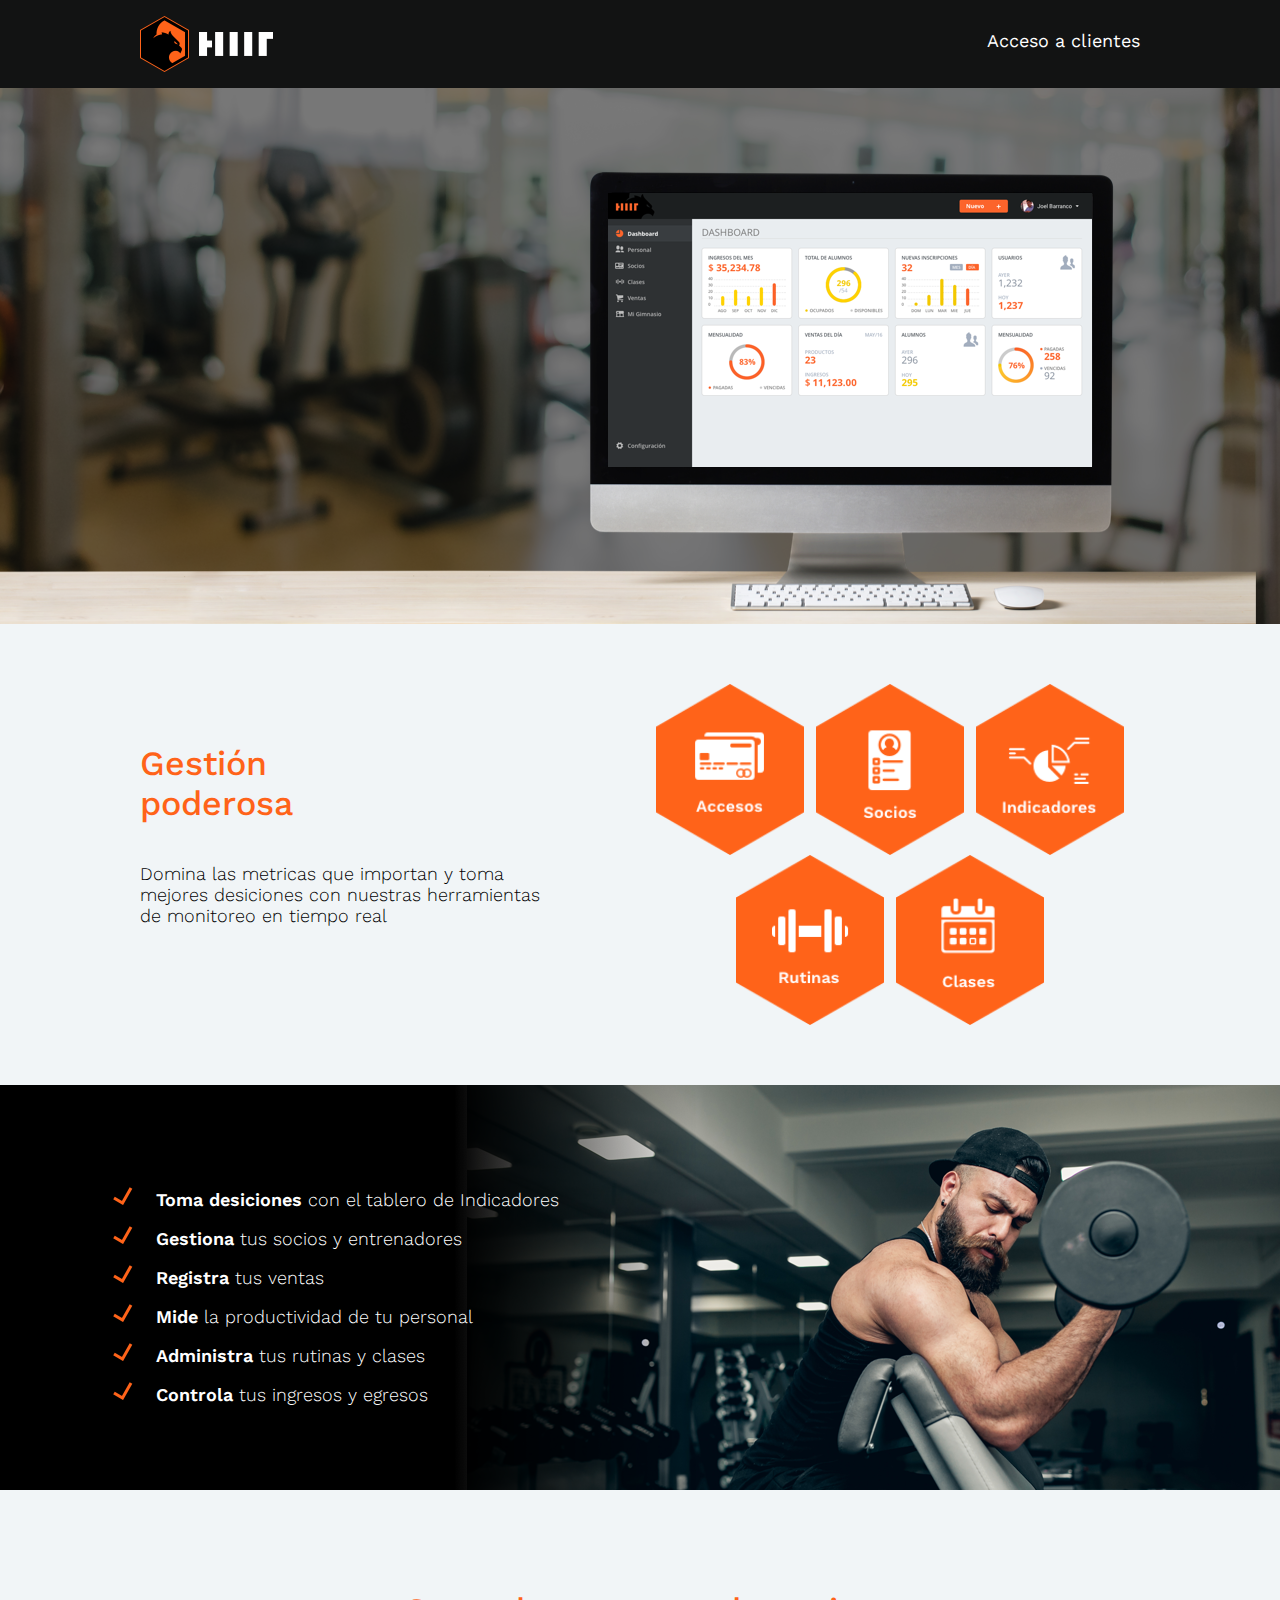
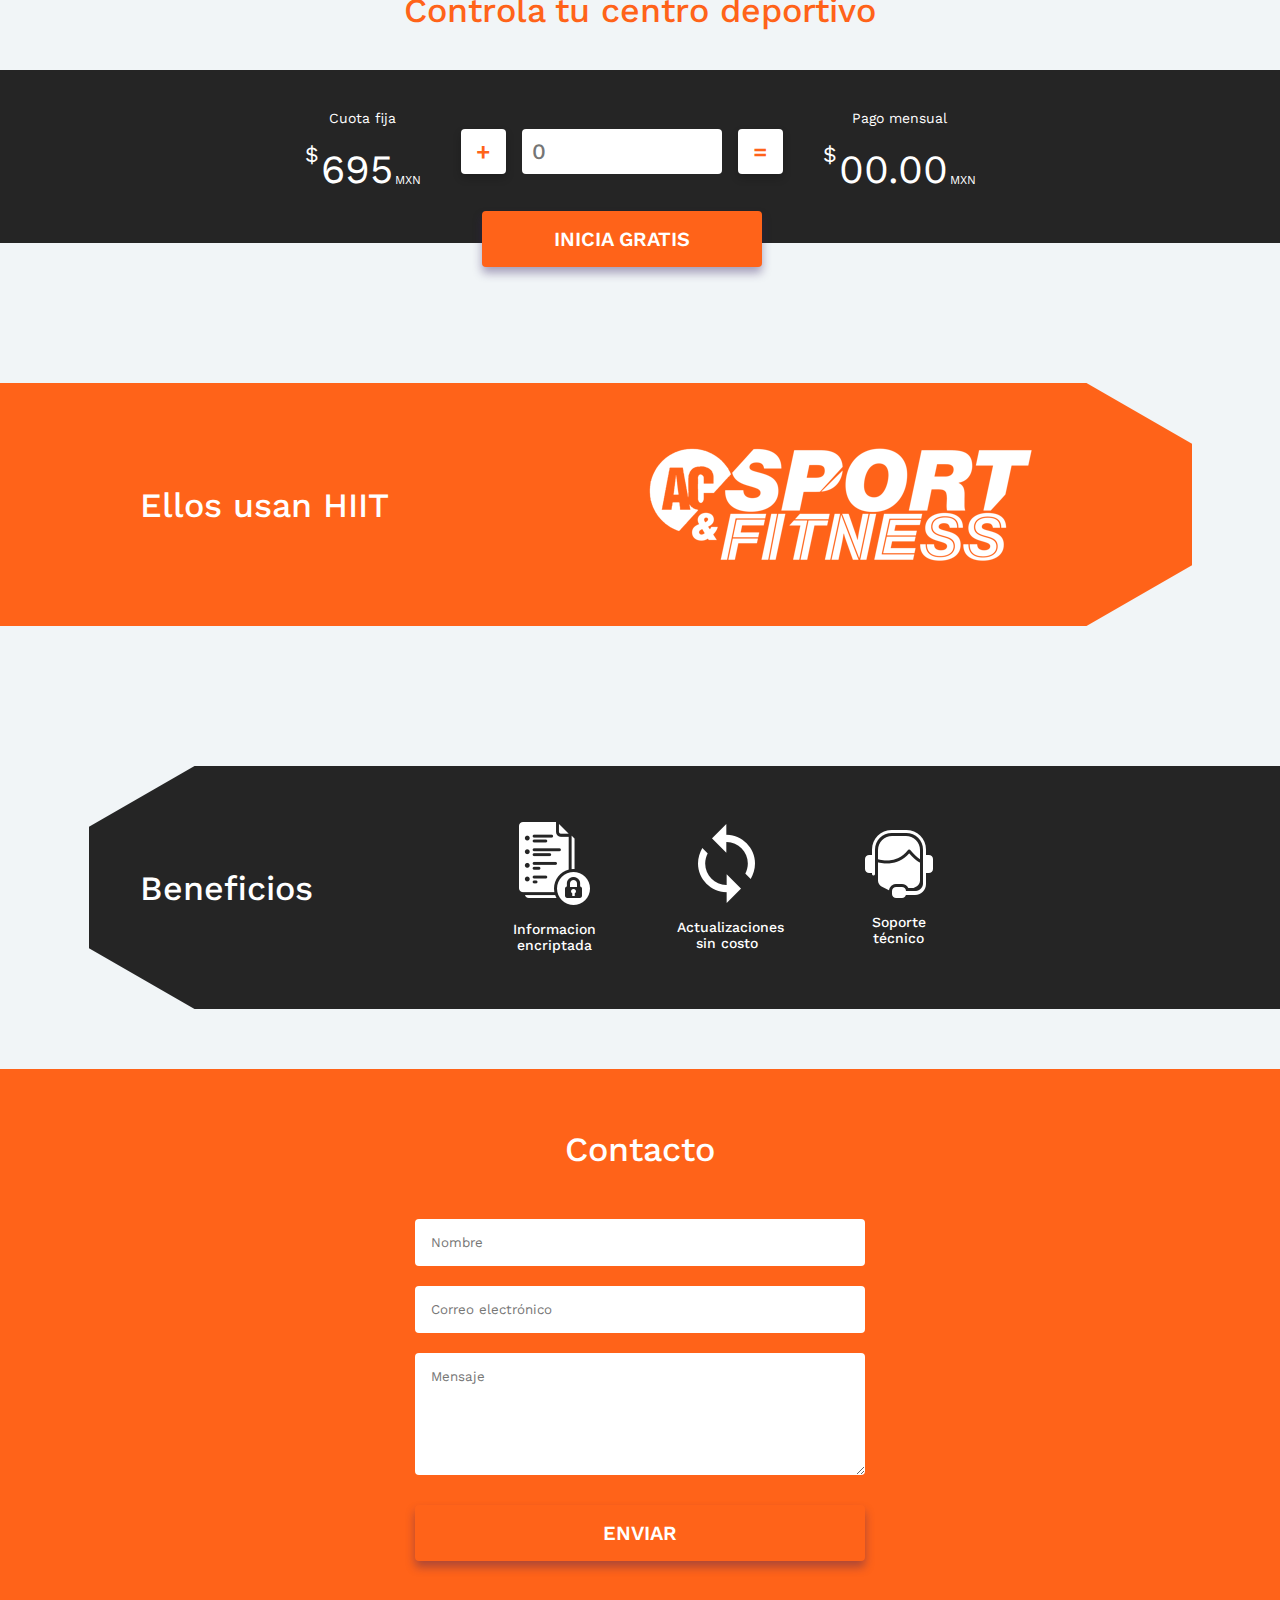
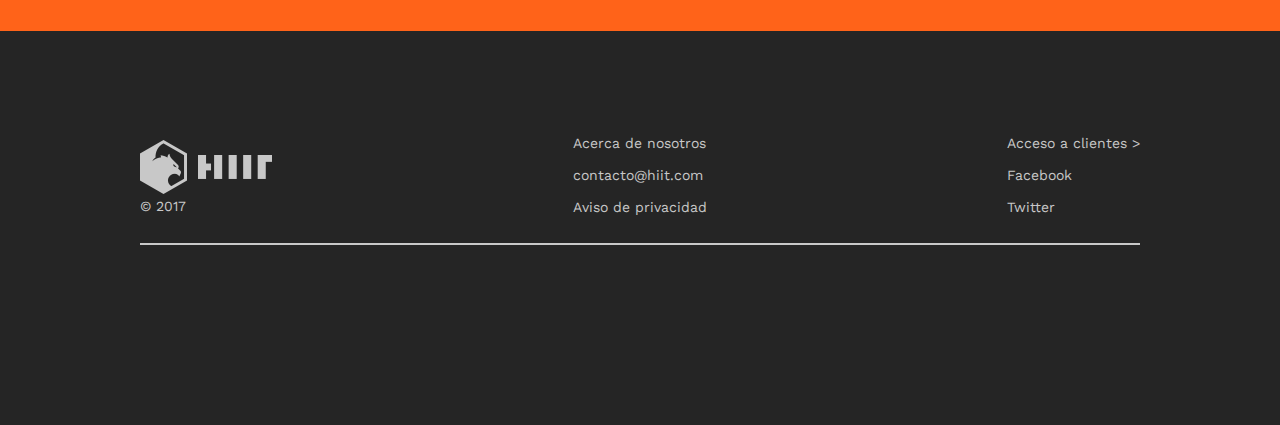
==== docs/index.html @ 2f5fe175 "Add files via upload" ====
<!DOCTYPE html>
<html lang="es">

<head>
    <meta charset="UTF-8">
    <meta name="viewport" content="width=device-width, initial-scale=1.0">
    <meta http-equiv="X-UA-Compatible" content="ie=edge">
    <title>HIIT</title>
    <link rel="shortcut icon" type="image/png" href="img/favicon2.ico">
    <link href="https://fonts.googleapis.com/css?family=Work+Sans:300,400,500,600,700&display=swap" rel="stylesheet">
    <link rel="stylesheet" href="css/styles.css">
</head>

<body>
    <header>
        <div class="center">
            <nav>
                <img src="img/Logo_principal.png" alt="Logotipo HIIT">
                <a href="https://admin.hiit.io/">Acceso a clientes</a>
            </nav>
        </div>
    </header>

    <main>
        <div class="center">
            <div class="text">
                <h2>Controla tu</h2>
                <h2>centro deportivo</h2>
                <p>Control total de tus clases, ingresos, alumnos y maestros en tiempo real desde cualquier dispositivo.
                </p>
                <a href="#" class="btn">Inicia Gratis</a>
            </div>
        </div>

        <img src="img/Compu_movil.png" class="Compu-movil" alt="Compu Movil">
    </main>

    <section class="gestion_container">
        <div class="center">
            <div class="gestion">
                <div class="text">
                    <h2>Gestión</h2>
                    <h2>poderosa</h2>

                    <p>Domina las metricas que importan y toma mejores desiciones con nuestras herramientas de monitoreo
                        en tiempo real</p>
                </div>

                <div class="hex-img">
                    <img src="img/Controldepagos.png" alt="Accesos">
                    <img src="img/Controlacademico.png" alt="Socios">
                    <img src="img/Indicadoresclave.png" alt="Indicadores">
                    <img src="img/Reportemetricas.png" alt="Rutinas">
                    <img src="img/Calendarioescolar.png" alt="Clases">
                </div>
            </div>

        </div>
    </section>

    <section class="lista">
        <div class="center">
            <ul>
                <li><b>Toma desiciones</b> con el tablero de Indicadores</li>
                <li><b>Gestiona</b> tus socios y entrenadores</li>
                <li><b>Registra</b> tus ventas</li>
                <li><b>Mide</b> la productividad de tu personal</li>
                <li><b>Administra</b> tus rutinas y clases</li>
                <li><b>Controla</b> tus ingresos y egresos</li>
            </ul>
        </div>
    </section>

    <section class="calculator">
        <h2>Controla tu centro deportivo</h2>

        <div class="calculator_container">
            <div class="row">
                <div class="col-1">
                    <h4>Cuota fija</h4>

                    <div class="price">
                        <span class="dollar-sign">$</span>
                        695
                        <span class="exchange-rate">MXN</span>
                    </div>
                </div>

                <div class="col-2">
                    <span>+</span>
                    <input type="text" id="calc-input" placeholder="0">
                    <span>=</span>

                    <button class="btn" id="calc-btn">Inicia Gratis</button>
                </div>

                <div class="col-3">
                    <h4>Pago mensual</h4>

                    <div class="price">
                        <span class="dollar-sign">$</span>
                        <span id="costo-mensual">00.00</span>
                        <span class="exchange-rate">MXN</span>
                    </div>
                </div>
            </div>
        </div>
    </section>

    <section class="banner-1">
        <div class="banner-1-container center">
            <h2>Ellos usan HIIT</h2>
            <img src="img/ac-sports.png" alt="AC Sports">
        </div>
    </section>

    <section class="banner-2">
        <div class="banner-2-container center">
            <h2>Beneficios</h2>
            <div class="row">
                <div class="col">
                    <img src="img/icn_reportes.png" alt="Informacion">
                    <p>Informacion encriptada</p>
                </div>

                <div class="col">
                    <img src="img/refresh-button-2.png" alt="Actualizacion">
                    <p>Actualizaciones sin costo</p>
                </div>

                <div class="col">
                    <img src="img/Soporte.png" alt="Soporte">
                    <p>Soporte técnico</p>
                </div>
            </div>
        </div>
    </section>

    <section class="contacto">
        <h2>Contacto</h2>
        <div class="center">
            <form action="" method="POST">
                <input type="text" name="name" placeholder="Nombre">
                <input type="text" name="mail" placeholder="Correo electrónico">
                <textarea name="message" rows="6" placeholder="Mensaje"></textarea>
                <input type="submit" class="btn" value="Enviar">
            </form>
        </div>
    </section>

    <footer>
        <div class="center">
            <div class="row">
                <div class="col">
                    <img src="img/Logo_Hiit.png" alt="Logotipo HIIT">
                    <p>© 2017</p>
                </div>

                <div class="col">
                    <a href="#">Acerca de nosotros</a>
                    <a href="#">contacto@hiit.com</a>
                    <a href="#">Aviso de privacidad</a>
                </div>

                <div class="col">
                    <a href="https://admin.hiit.io/">Acceso a clientes ></a>
                    <a href="https://www.facebook.com/stackcodeio/">Facebook</a>
                    <a href="https://twitter.com/stackcodeio">Twitter</a>
                </div>
            </div>
        </div>
    </footer>

    <script src="js/main.js"></script>
</body>

</html>
---- docs/css/styles.css ----
:root {
    --Orange: #ff6319;
    --LightGray: #f1f5f7;
    --DarkGray: #252525; 
}

/*--- Estilos Generales ---*/
* {
    margin: 0;
    padding: 0;
    font-family: 'Work Sans', sans-serif;
    box-sizing: border-box;
}

a {
    padding-bottom: 8px;
    display: inline-block;
    text-decoration: none;
    position: relative;
}

a:after {    
    background: none repeat scroll 0 0 transparent;
    bottom: 0;
    content: "";
    display: block;
    height: 2px;
    left: 50%;
    position: absolute;
    background: #fff;
    transition: width 0.3s ease 0s, left 0.3s ease 0s;
    width: 0;
}

a:hover:after { 
    width: 100%; 
    left: 0; 
}

section {
    padding: 60px 0;
}

    section h2 {
        font-size: 34px;
        font-weight: 500;
    }

    section p {
        margin: 40px 0;
        font-size: 18px;
        font-weight: 300;
    }

.center {
    width: 90%;
    max-width: 1000px;
    margin: auto;
}

/*-- Botón --*/
.btn {
    text-align: center;
    padding: 16px 44px;
    font-size: 20px;
    font-weight: 600;
    text-transform: uppercase;
    color: #fff;
    border: none;
    border-radius: 4px;
    background: var(--Orange);
    box-shadow: 0 6px 10px 0 rgba(52, 31, 97, 0.4);
    cursor: pointer;
    outline: none;
}

    a.btn {
        display: inline-block;
    }

a:active, button:active {
    position: relative;
    top: 1px;
}

body {
    background: var(--LightGray);
}

/*--- Cabecera ---*/
header {
    padding: 16px;
    background: #121313;
}

    header nav {
        display: flex;
        align-items: center;
        justify-content: space-between;
    }

        header nav a {
            font-size: 18px;
            color: #fff;
        }

/*--- Principal ---*/
main {
    height: 536px;
    display: flex;
    align-items: center;
    background-image: url(../img/Compu.png);
    background-position: center;
    background-size: cover;
    background-repeat: no-repeat;
}

    main .text {
        width: 400px;
        color: #fff;
    }

        main .text h2 {
            font-size: 34px;
            font-weight: 500;
            animation: Entrada_1 .8s ease-in-out .10s forwards;
            opacity: 0;
        }

        main .text p {
            margin: 40px 0;
            font-size: 20px;
            font-weight: 300;
            animation: Entrada_2 .8s ease-in-out .5s forwards;
            opacity: 0;
        }

        main .text a {
            animation: Entrada_3 1s ease-in-out 1s forwards;
            opacity: 0; 
        }

        main .Compu-movil {
            display: none;
        }

/*--- Sección: Gestión poderosa ---*/
.gestion {
    display: flex;
    align-items: center;
    justify-content: space-between;

}

    .gestion .text {
        width: 400px;
    }

        .gestion .text h2 {
            color: var(--Orange);
        }

    .gestion .hex-img {
        width: 500px;
        display: flex;
        align-items: center;
        justify-content: center;
        flex-flow: wrap;
    }

        .gestion .hex-img img {
            width: 160px;
            padding: 0 6px;
        }

/*--- Sección: Lista ---*/
.lista {
    height: 405px;
    display: flex;
    align-items: center;
    background-image: url(../img/Foto.png);
    background-position: center;
    background-size: cover;
    background-repeat: no-repeat;
}

    ul li {
        width: auto;
        padding-top: 16px;
        padding-left: 16px;
        font-size: 18px;
        font-weight: 300;
        color: #fff;
        list-style-image: url(../img/check.png);
    }

        ul li b {
            font-weight: 600;
        }

/*--- Sección: Lista ---*/
.calculator h2 {
    margin: 40px 0;
    text-align: center;
    color: var(--Orange);
}

.calculator_container {
    padding: 40px 0 50px 0;
    display: flex;
    align-items: center;
    justify-content: center;
    background: var(--DarkGray);
}

    .row {
        display: flex;
        align-items: center;
        justify-content: center;
        color: white;
    }

        .row .col-1, .row .col-3 {
            text-align: center;
        }

            .row .col-1 h4, .row .col-3 h4 {
                margin-bottom: 20px;
                font-size: 14px;
                font-weight: 400;
            }

        .row .col-2 {
            margin: 0 40px;
            display: flex;
            align-items: center;
            justify-content: center;
            position: relative;
        }
        
            .row .col-2 span {
                width: 45px;
                height: 45px;
                display: flex;
                align-items: center;
                justify-content: center;
                font-size: 24px;
                font-weight: 600;
                color: var(--Orange);
                border: none;
                border-radius: 4px;
                background: #fff;
                box-shadow: 0 4px 8px 0 rgba(0,0,0,0.2);
            }

            .row .col-2 .btn {
                width: 280px;
                position: absolute;
                top: 110px;
                left: 50%;
                transform: translate(-50%, -50%);
            }

        .price {
            display: flex;
            font-size: 40px;
        }

            .dollar-sign {
                margin-top: -4px;
                margin-right: 2px;
                font-size: 22px;
            }

            .exchange-rate {
                margin-left: 2px;
                margin-bottom: 6px;
                align-self: flex-end;
                font-size: 12px;
                text-transform: uppercase;
            }

    .calculator_container input {
        width: 200px;
        padding: 10px;
        margin: 0 16px;
        font-size: 22px;
        font-weight: 500;
        color: #4a4a4a;
        border: none;
        border-radius: 4px;
        outline: none;
    }

.banner-1 {
    height: 243px;
    padding: 80px 0;
    background-image: url(../img/Page1.png);
    background-position: left;
    background-size: auto;
    background-repeat: no-repeat;
    box-sizing: content-box;
}

    .banner-1-container {
        height: 100%;
        display: flex;
        align-items: center;
    }

    .banner-1 h2 {
        margin-right: 260px;
        color: #fff;
    }

.banner-2 {
    height: 243px;
    background-image: url(../img/plecanegra.png);
    background-position: right;
    background-size: auto;
    background-repeat: no-repeat;
    box-sizing: content-box;
}

    .banner-2 h2 {
        color: #fff;
    }

    .banner-2-container {
        height: 100%;
        display: flex;
        align-items: center;
    }

        .banner-2-container .row {
            margin: auto;
            display: flex;
            align-items: center;
            justify-content: center;
        }

            .banner-2-container .row .col {
                width: 140px;
                margin: 0 16px;
                display: flex;
                align-items: center;
                justify-content: center;
                flex-direction: column;
                padding: 20px;
            }

                .banner-2-container .row .col p {
                    width: 100%;
                    margin: 16px 0 0 0;
                    font-size: 14px;
                    font-weight: 500;
                    text-align: center;
                }
.contacto {
  background: var(--Orange);
}

    .contacto h2 {
        margin-bottom: 40px;
        text-align: center;
        color: #fff;
    }

    .contacto form {
        display: flex;
        align-items: center;
        justify-content: center;
        flex-direction: column;
    }

    .contacto input, .contacto textarea {
        width: 100%;
        max-width: 45%;
        margin: 10px;
        padding: 16px;
        border: none;
        border-radius: 4px;
    }

    .contacto .btn {
        width: 100%;
        max-width: 45%;
        margin-top: 20px;
    }

footer {
    padding: 100px 0 180px 0;
    background: var(--DarkGray);
}

    footer a, footer p {
        margin: 4px 0;
        font-size: 14px;
        color: #c8c8c8;
    }

    footer .row {
        padding-bottom: 16px;
        display: flex;
        align-items: center;
        justify-content: space-between;
        border-bottom: 2px solid #c8c8c8;
    }

    footer .row .col {
        display: flex;
        flex-direction: column;
    }

/*--- Animaciones ---*/
@keyframes Entrada_1 {
    from {
        transform: translateY(25px);
        opacity: 0;
    }

    to {
        transform: translateY(0px);
        opacity: 1;
    }
}

@keyframes Entrada_2 {
    from {
        transform: translateY(35px);
        opacity: 0;
    }

    to {
        transform: translateY(0px);
        opacity: 1;
    }
}

@keyframes Entrada_3 {
    from {
        transform: translateY(35px);
        opacity: 0;
    }

    to {
        transform: translateY(0px);
        opacity: 1;
    }
}


/*--- Responsive ---*/
@media only screen and (max-width: 1030px) {
    main .text {
        width: 360px
    }
}

@media only screen and (max-width: 1024px) {
    .gestion .text {
        width: 320px;
    }

        .gestion .hex-img img {
            width: 140px;
        }
}

@media only screen and (max-width: 917px) {
    main .text {
        width: 320px
    }

    main .text h2 {
        font-size: 30px;
    }

    main .text p {
        font-size: 18px;
    }

    main .text a {
        font-size: 18px;
    }

    .gestion .text {
        width: 300px;
    }

    .gestion .hex-img {
        width: 360px;
    }

    .gestion .hex-img img {
        width: 120px;
    }
}

@media only screen and (max-width: 860px) {
    main .text {
        width: 240px
    }

    main .text h2 {
        font-size: 28px;
    }

    main .text p {
        font-size: 16px;
    }

    main .text a {
        font-size: 16px;
    }
}

@media only screen and (max-width: 735px) {
    .calculator_container input {
        width: 60px;
    }
}

@media only screen and (max-width: 765px) {
    .gestion .text {
        width: 240px;
    }
}

@media only screen and (max-width: 675px) {
    main {
        height: auto;
        padding-top: 60px;
        flex-direction: column;
        background-image: url(../img/OE9TU70.png);
    }

    main .center {
        display: flex;
        align-items: center;
        justify-content: center;
        flex-direction: column;
        text-align: center;
    }

    main .Compu-movil {
        margin-top: 40px;
        width: 100%;
        height: auto;
        display: block;
    }

    main .text {
        width: 320px
    }

    main .text h2 {
        font-size: 36px;
    }

    main .text p {
        font-size: 18px;
    }

    main .text a {
        font-size: 18px;
    }


    .gestion {
        flex-direction: column;
        text-align: center;
    }

    .gestion .text h2 {
        font-size: 36px;
    }

    .gestion .text p {
        font-size: 18px;
    }


    .lista {
        height: 758px;
        background-image: url(../img/pesas_movil.png);
    }

    .lista .center {
        width: 50%;
        margin-top: 0;
    }
    
}
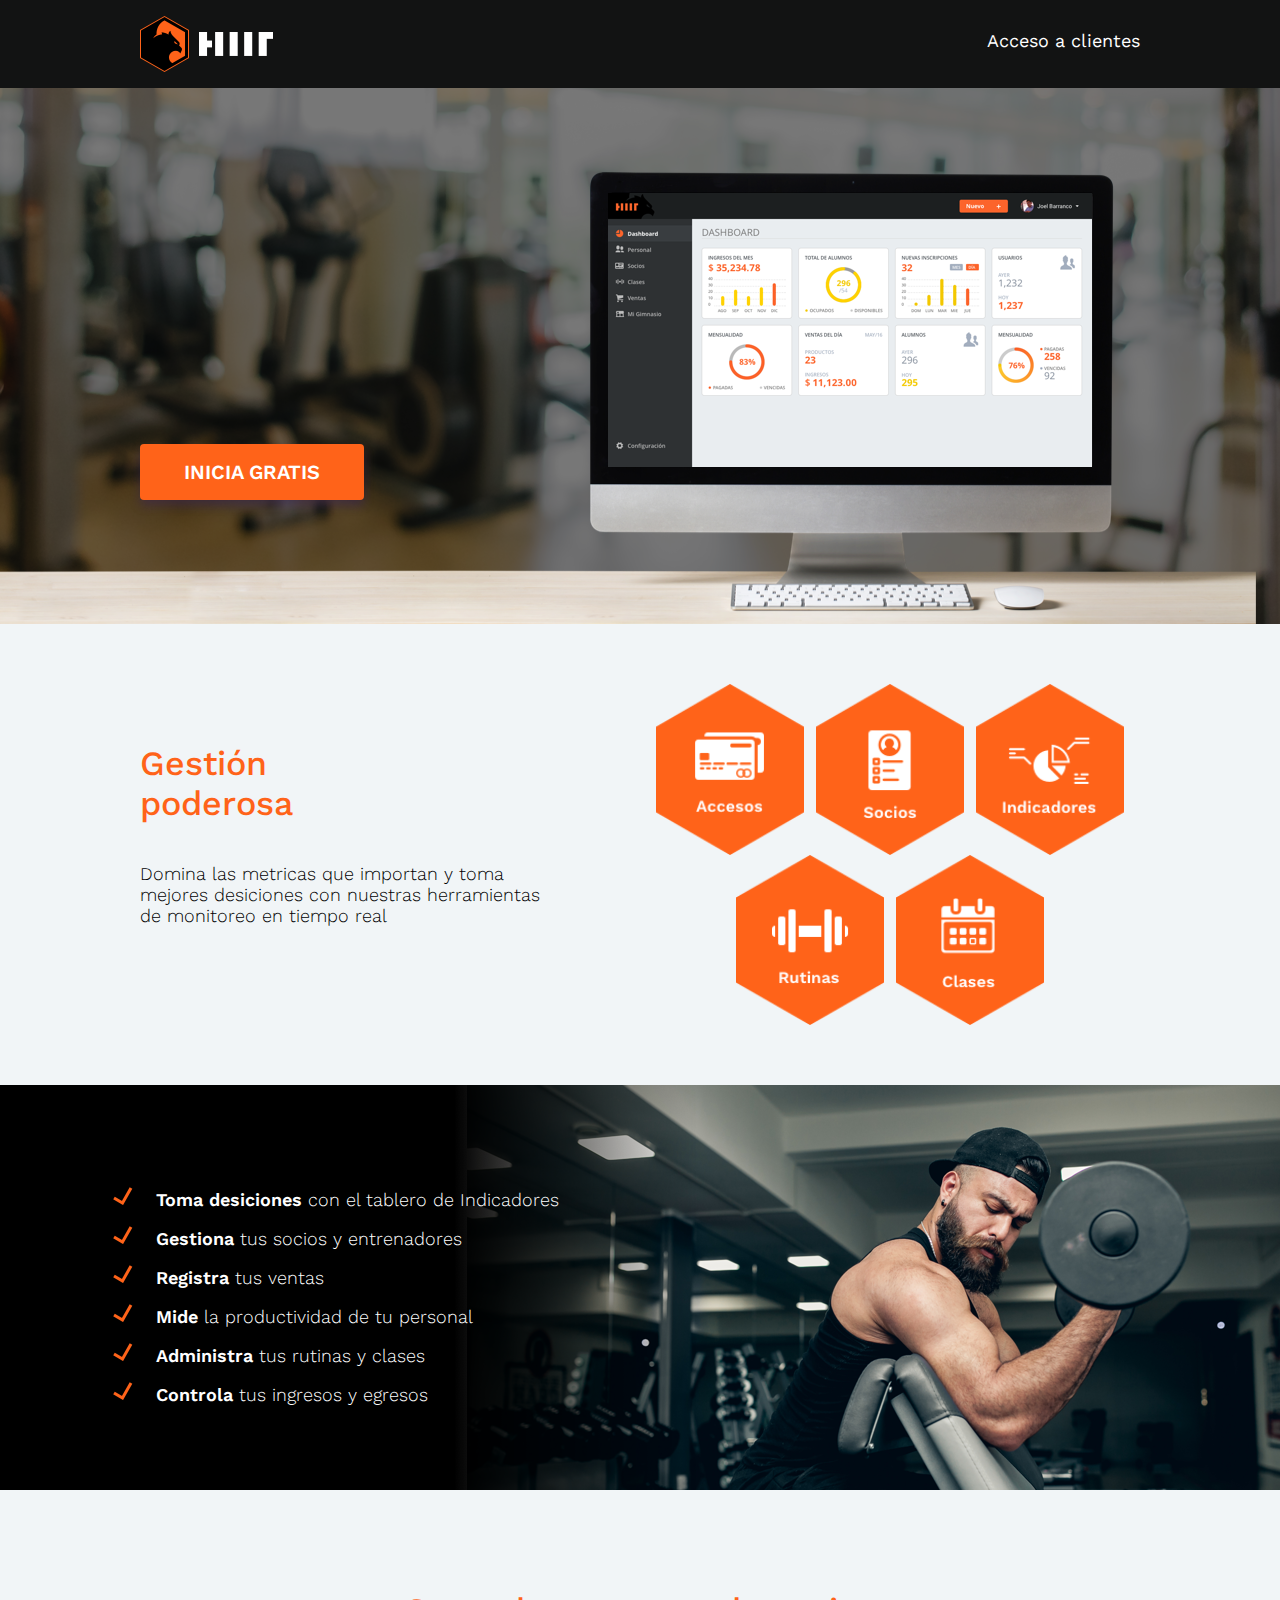
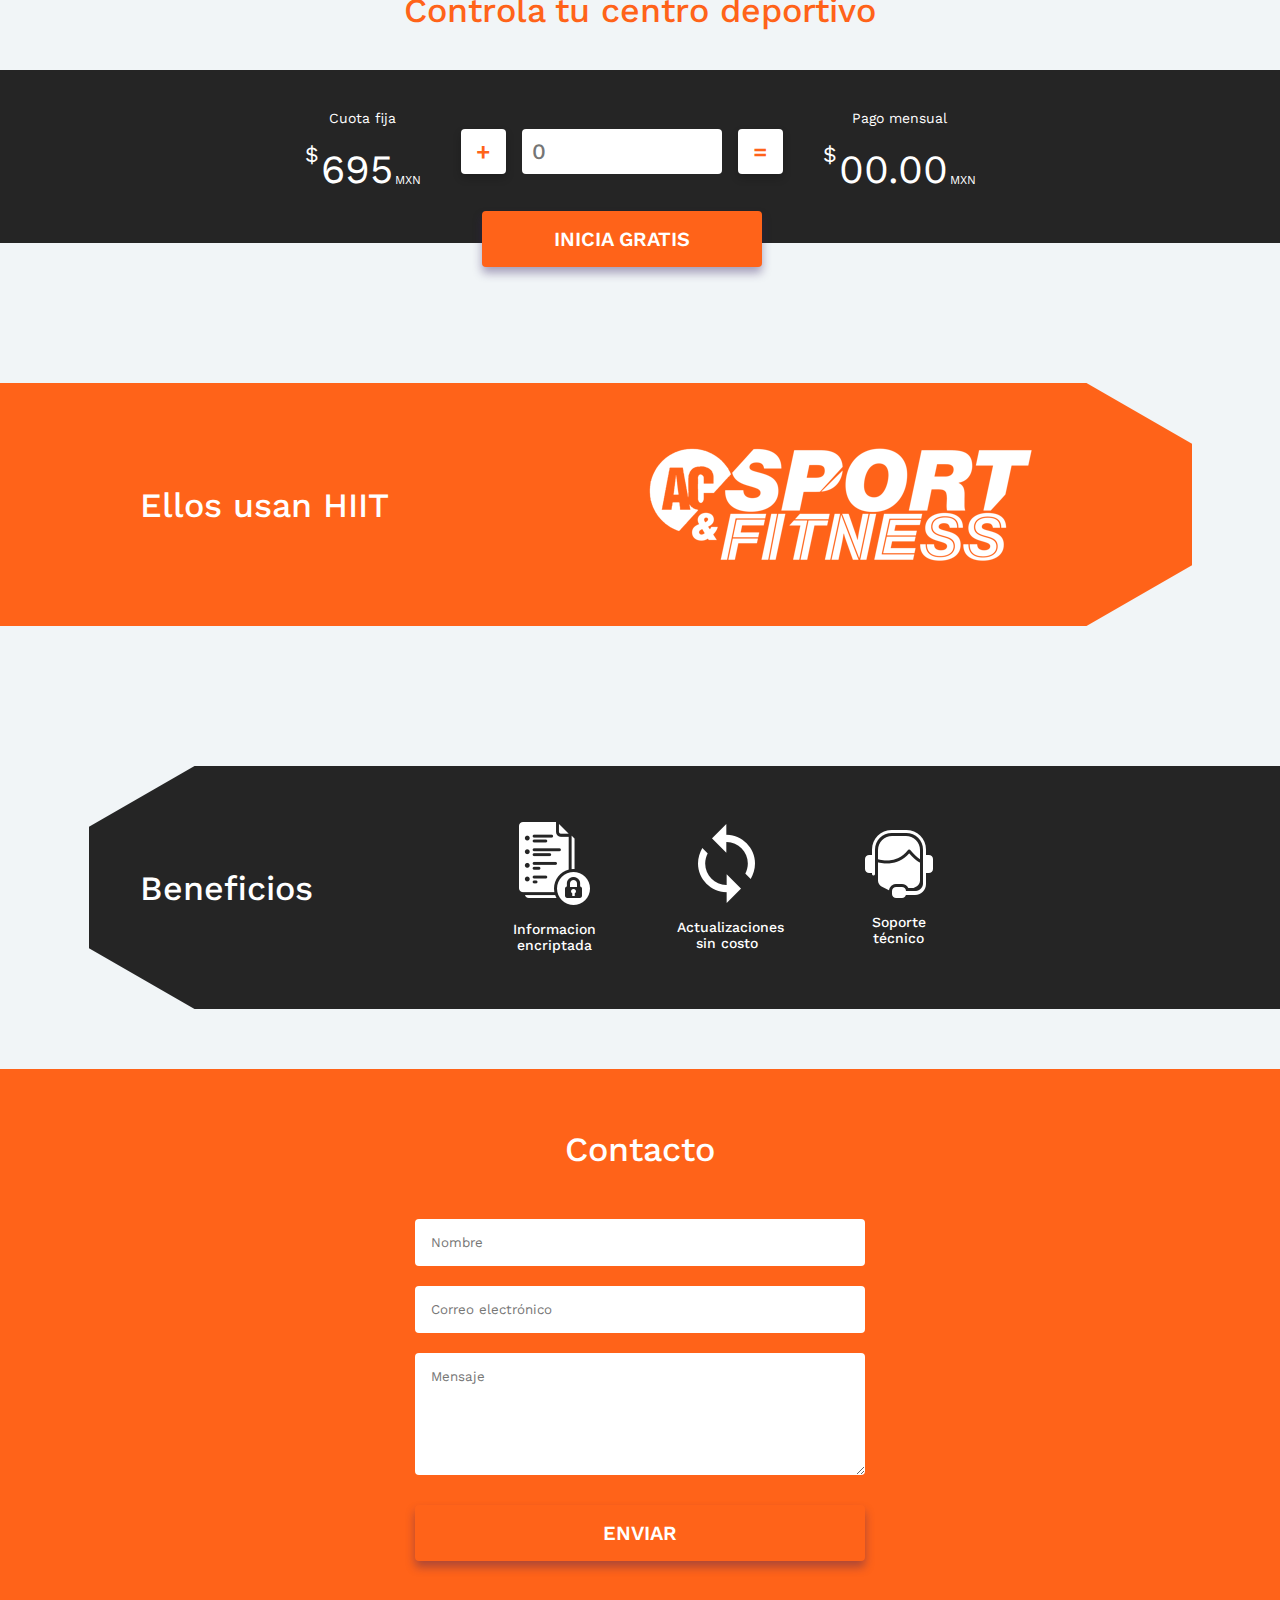
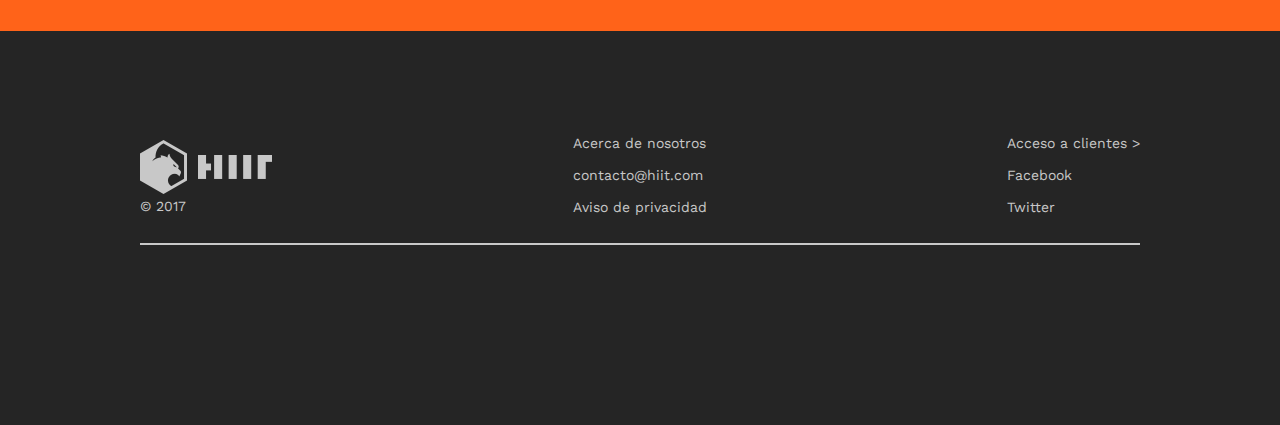
==== commit 060258e2: "Add files via upload" ====
--- a/docs/index.html
+++ b/docs/index.html
@@ -26,9 +26,8 @@
             <div class="text">
                 <h2>Controla tu</h2>
                 <h2>centro deportivo</h2>
-                <p>Control total de tus clases, ingresos, alumnos y maestros en tiempo real desde cualquier dispositivo.
-                </p>
-                <a href="#" class="btn">Inicia Gratis</a>
+                <p>Control total de tus clases, ingresos, alumnos y maestros en tiempo real desde cualquier dispositivo.</p>
+                <button class="btn">Inicia Gratis</button>
             </div>
         </div>
 
@@ -88,7 +87,7 @@
 
                 <div class="col-2">
                     <span>+</span>
-                    <input type="text" id="calc-input" placeholder="0">
+                    <input type="number" id="calc-input" placeholder="0">
                     <span>=</span>
 
                     <button class="btn" id="calc-btn">Inicia Gratis</button>
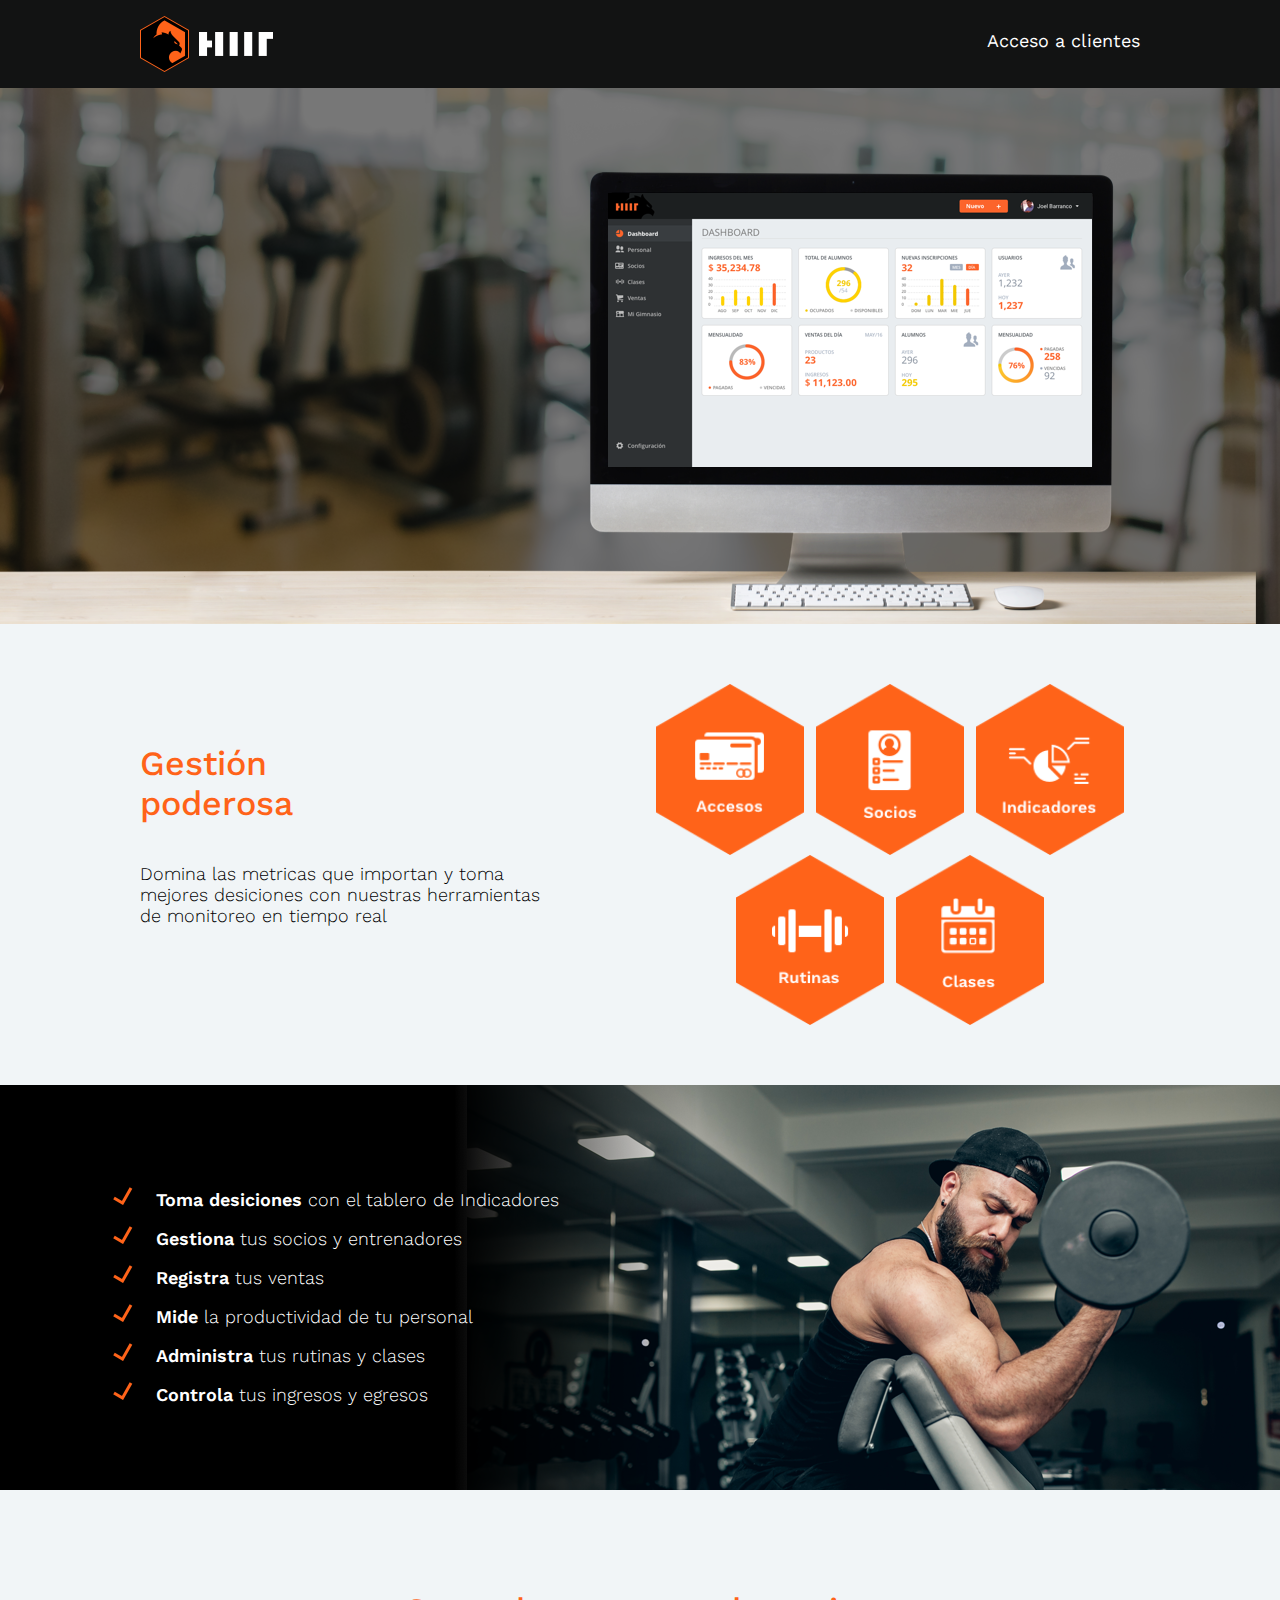
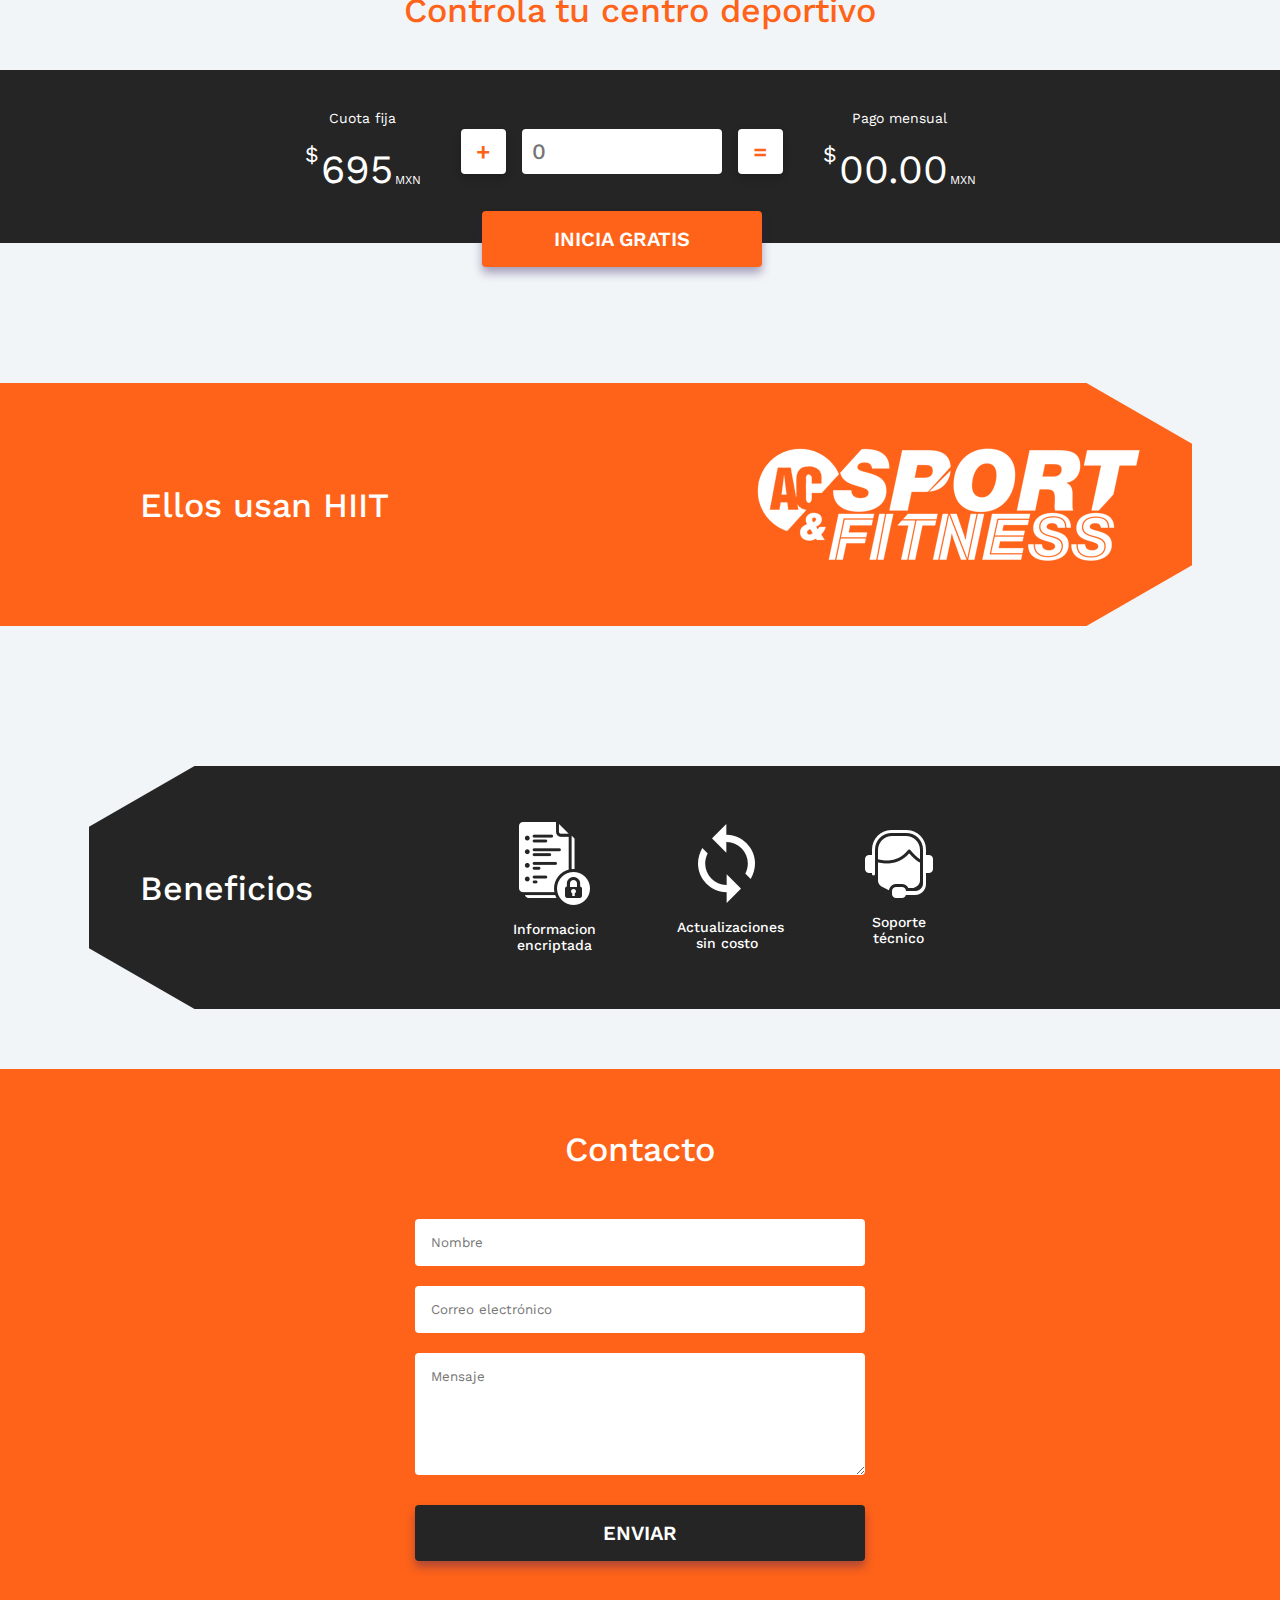
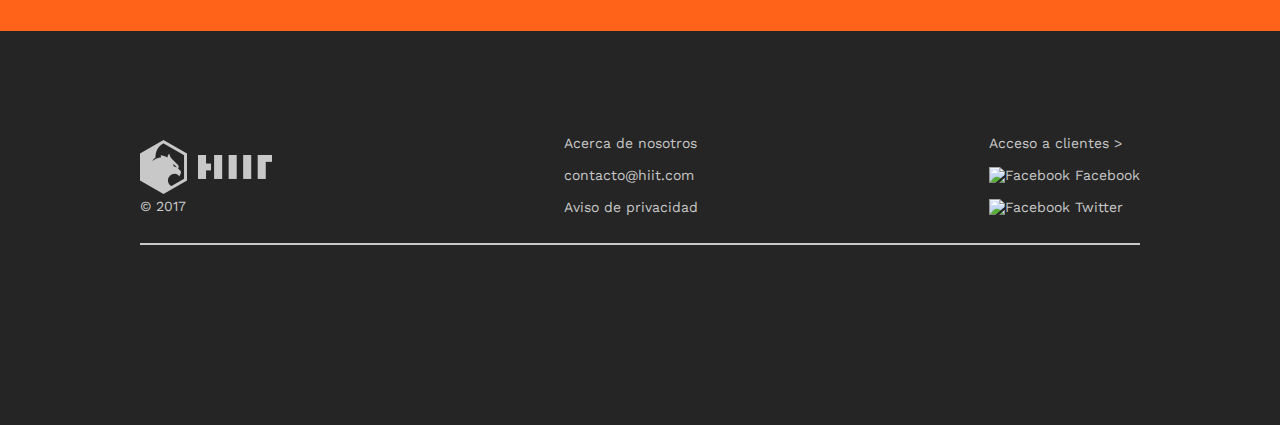
==== commit 23adb699: "Add files via upload" ====
--- a/docs/index.html
+++ b/docs/index.html
@@ -163,8 +163,14 @@
 
                 <div class="col">
                     <a href="https://admin.hiit.io/">Acceso a clientes ></a>
-                    <a href="https://www.facebook.com/stackcodeio/">Facebook</a>
-                    <a href="https://twitter.com/stackcodeio">Twitter</a>
+                    <a href="https://www.facebook.com/stackcodeio/">
+                        <span><img src="img/icons8-facebook-f-96.png" alt="Facebook"></span>
+                        Facebook
+                    </a>
+                    <a href="https://twitter.com/stackcodeio">
+                        <span><img src="img/icons8-twitter-96.png" alt="Facebook"></span>
+                        Twitter
+                    </a>
                 </div>
             </div>
         </div>
--- a/docs/css/styles.css
+++ b/docs/css/styles.css
@@ -135,7 +135,7 @@
             opacity: 0;
         }
 
-        main .text a {
+        main .text button {
             animation: Entrada_3 1s ease-in-out 1s forwards;
             opacity: 0; 
         }
@@ -306,10 +306,10 @@
         height: 100%;
         display: flex;
         align-items: center;
+        justify-content: space-between;
     }
 
     .banner-1 h2 {
-        margin-right: 260px;
         color: #fff;
     }
 
@@ -386,6 +386,7 @@
         width: 100%;
         max-width: 45%;
         margin-top: 20px;
+        background: var(--DarkGray);
     }
 
 footer {
@@ -519,6 +520,10 @@
     .calculator_container input {
         width: 60px;
     }
+
+    .banner-2-container .row .col {
+        margin: 0 6px;
+    }
 }
 
 @media only screen and (max-width: 765px) {
@@ -590,5 +595,87 @@
         width: 50%;
         margin-top: 0;
     }
+
+    .calculator_container .row {
+        flex-direction: column;
+    }
+
+    .calculator_container .row .col-2 {
+        margin: 20px 40px;
+    }
+
+    .row .col-2 .btn {
+        top: 200px;
+    }
+
+
+    .banner-1-container {
+        padding: 30px;
+        flex-direction: column;
+        text-align: center;
+    }
+
+    .banner-1-container img {
+        width: 300px;
+    }
+
+    .banner-2-container {
+        padding-top: 30px;
+        flex-direction: column;
+    }
+
+    .contacto input, .contacto textarea {
+        max-width: none;
+    }
+
+    footer .row {
+        flex-direction: column-reverse;
+    }
+}
+
+@media only screen and (max-width: 530px) {
+    .lista {
+        height: 1200px;
+    }
+
+    .banner-1-container h2 {
+        font-size: 30px;
+    }
+
+    .banner-2-container .row .col {
+        width: auto;
+        padding: 6px;
+    }
+
+    .banner-2-container .row .col img {
+        width: 30px;
+    }
+}
+
+@media only screen and (max-width: 365px) {
+    .gestion .hex-img {
+        width: 300px;
+    }
+
+    .gestion .hex-img img {
+        width: 80px;
+    }
+
+    .banner-2-container .row .col {
+        padding: 0px;
+    }
+
+    .banner-2-container .row .col img {
+        width: 24px;
+    }
+}
+
+@media only screen and (max-width: 375px) {
+    header nav img {
+        width: 100px;
+    }
     
+    header nav a {
+        font-size: 14px;
+    }
 }